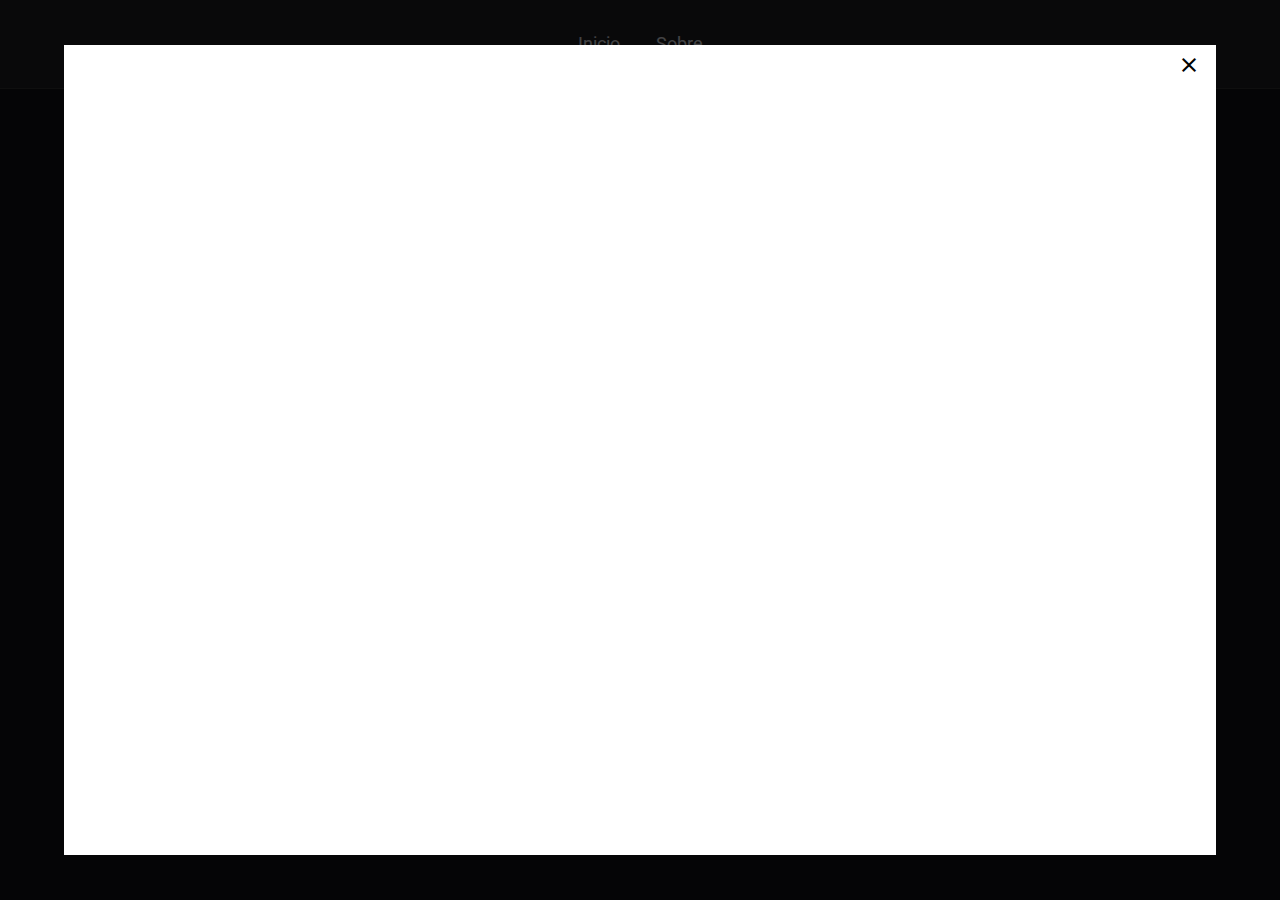
==== conteudos.html @ 1d0c8913 "fazendo o modal do exercicio" ====
<!DOCTYPE html>
<html lang="pt_br">

<head>
    <meta charset="UTF-8">
    <meta name="viewport" content="width=device-width, initial-scale=1.0">
    <link href="https://fonts.googleapis.com/css2?family=Roboto:wght@500&display=swap" rel="stylesheet">
    <link href="https://fonts.googleapis.com/icon?family=Material+Icons"
      rel="stylesheet">
    <link rel="stylesheet" href="styles.css">

    <title>Desafio2-3</title>
</head>

<body>
    <header>
        <div class="links">
            <a href="/">Inicio</a>
            <a href="classes.html">Sobre</a>
        </div>
    </header>

    <div id="wrapper">
        <h1>Aulas</h1>
    </div>

    <section class="cards">

        <div class="card">
            <class class="card_image-container">
                <img src="https://blog.rocketseat.com.br/content/images/2020/08/entendendo-falsy-e-truthy-no-javascript.png"
                    alt="Entendendo Falsy e Truthy no JavaScript">
            </class>

            <div class="card_content">
                <p>Entendendo Falsy e Truthy no JavaScript</p>
            </div>

            <div class="card_info">
                <p>Thiago Marinho</p>
                <p class="card_time">8 min</p>
            </div>
        </div>



        <div class="card">
            <class class="card_image-container">
                <img src="https://blog.rocketseat.com.br/content/images/2020/08/blog-rocketseat-construindo-apps-desktop-com-electron-1.png"
                    alt="Electron - construindo aplicações desktop com JavaScript">
            </class>

            <div class="card_content">
                <p>Electron - construindo aplicações desktop com JavaScript</p>
            </div>

            <div class="card_info">
                <p>Thiago Marinho</p>
                <p class="card_time">10 min</p>
            </div>
        </div>

        <div class="card">
            <class class="card_image-container">
                <img src="https://blog.rocketseat.com.br/content/images/2020/08/introducao-a-testing-library-testando-componentes-react.png"
                    alt="Introdução à Testing Library — Testando componentes React">
            </class>

            <div class="card_content">
                <p>Introdução à Testing Library — Testando componentes React</p>
            </div>

            <div class="card_info">
                <p>Thiago Marinho</p>
                <p class="card_time">9 min</p>
            </div>
        </div>

        <div class="card">
            <class class="card_image-container">
                <img src="https://blog.rocketseat.com.br/content/images/2020/08/tipos-de-parametros-nas-requisicoes-rest.png"
                    alt="Tipos de Parâmetros nas requisições REST">
            </class>

            <div class="card_content">
                <p>Tipos de Parâmetros nas requisições REST</p>
            </div>

            <div class="card_info">
                <p>Thiago Marinho</p>
                <p class="card_time">2 min</p>
            </div>
        </div>

        <div class="card">
            <class class="card_image-container">
                <img src="https://blog.rocketseat.com.br/content/images/2020/08/introducao-ao-docker.png"
                    alt="Introdução ao Docker — Criando um servidor web com Node.js e subindo para o container">
            </class>

            <div class="card_content">
                <p>Introdução ao Docker — Criando um servidor web com Node.js e subindo para o container</p>
            </div>

            <div class="card_info">
                <p>Thiago Marinho</p>
                <p class="card_time">9 min</p>
            </div>
        </div>

        <div class="card">
            <class class="card_image-container">
                <img src="https://blog.rocketseat.com.br/content/images/2020/08/dockerfile-principais-comandos-para-criar-a-receita-da-imagem.png"
                    alt="Dockerfile - Principais comandos para criar a receita da imagem">
            </class>

            <div class="card_content">
                <p>Dockerfile - Principais comandos para criar a receita da imagem</p>
            </div>

            <div class="card_info">
                <p>Thiago Marinho</p>
                <p class="card_time">6 min</p>
            </div>
        </div>
</section>

    <div class="modal-overlay">
        <div class="modal">
            <a class="close-modal">
                <i class="material-icons">close</i>                
            </a>

            <div class="modal-content">
                
            </div>
        </div>
    </div>





</body>

</html>
---- styles.css ----
* {
    margin: 0;
    padding: 0;
    border: 0;
}

body {
    background-color: #121214;
    font-family: 'Roboto', sans-serif;
}

header {
    background-color: #202024;
    padding: 30px;
    border-bottom: 1px solid #333;
    
}

.links {
    text-align: center;

}

.links a {
    color: #e1e1e6;
    font-size: 18px;
    line-height: 28px;
    margin: 0 16px;
    padding-bottom: 3px;
    text-decoration: none;
}

.links a:hover {
    color: #50fa7b;
    transition: color 200ms;
}

main {
    text-align: center;
    padding: 32px;
}

main img {
    border-radius: 50%;
    border: 5px solid white;
    margin-bottom: 32px;
    height: 300px;
}

main h1 {
    font-size: 42px;
    line-height: 52px;
    color: #e1e1e6;
}

main p {
    font-size: 24px;
    line-height: 34px;
    font-weight: normal;
    color: #e1e1e6;
    margin-top: 8px;

}

main ul {
    list-style: none;
    margin-top: 8px;
}

main ul li {
    font-size: 12px;
    line-height: 22px;
    display: inline;
    margin: 0 8px;
    font-weight: 500;
    color: white;
}

footer {
    text-align: center;
}

footer a {
    border-bottom: 1px solid white;
    color: white;
    font-size: 19px;
    text-decoration: none;
    padding: 10px 20px 4px;
}

footer a:hover {
    transition: color 200ms;
    color: #50fa7b;
}

#links-footer a{
    border-bottom: 1px solid green;
}

#wrapper {
    color: #e1e1e6;
    text-align: center;
    padding-top: 20px;
    padding-bottom: 20px;
}

.cards {
    max-width: 800px;
    margin: 0 auto;
    display: grid;
    grid-template-columns: 1fr 1fr 1fr;
    gap: 20px;
}

.card {
    background-color: #7159c1;
}

.card_image-container {
    width: 300px;
}

.card_image-container img {
    width: 100%;
}

.card_content,
.card_info {
    padding: 24px;
    color: #e1e1e6
}

.card_info {
    display: grid;
    grid-template-columns: 1fr 1fr;
}

.card_time {
    background-color: #7159c1;
    filter: brightness(90%);
    padding: 5px 20px;
    border-radius: 20px;
    text-align: center;
}

.modal-overlay {
    background-color: rgba(0, 0, 0, 0.7);
    width: 100%;
    height: 100%;
    position: fixed;
    top: 0;
}

.modal {
    background-color: white;
    width: 90%;
    height: 90%;
    margin: 5vh auto;
    position: relative;
}

.modal .close-modal {
    color: black;
    position: absolute;
    right: 15px;
    top: 8px;
    cursor: pointer;
}
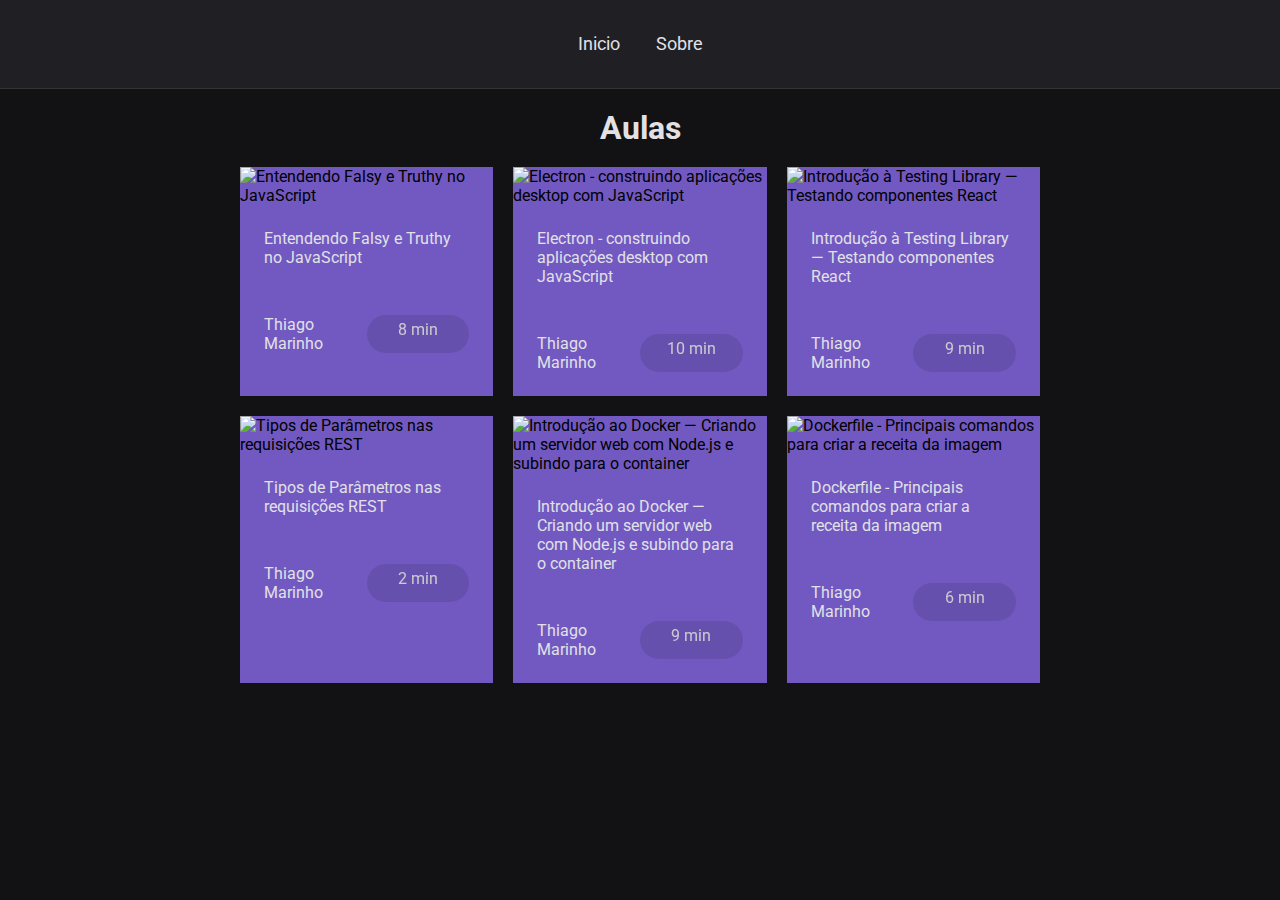
==== commit 7f2c60c6: "js para abrir e fechar o modal pronto agora estilizar o o iframe" ====
--- a/conteudos.html
+++ b/conteudos.html
@@ -132,12 +132,12 @@
             </a>
 
             <div class="modal-content">
-                
+                <iframe src="https://blog.rocketseat.com.br/entendendo-falsy-e-truthy-no-javascript/" frameborder="0"></iframe>
             </div>
         </div>
     </div>
 
-
+    <script src="/scripts.js"></script>
 
 
 
--- a/styles.css
+++ b/styles.css
@@ -149,6 +149,8 @@
     height: 100%;
     position: fixed;
     top: 0;
+    opacity: 0;
+    visibility: hidden;
 }
 
 .modal {
@@ -165,4 +167,9 @@
     right: 15px;
     top: 8px;
     cursor: pointer;
+}
+
+.modal-overlay.active {
+    opacity: 1;
+    visibility: visible;
 }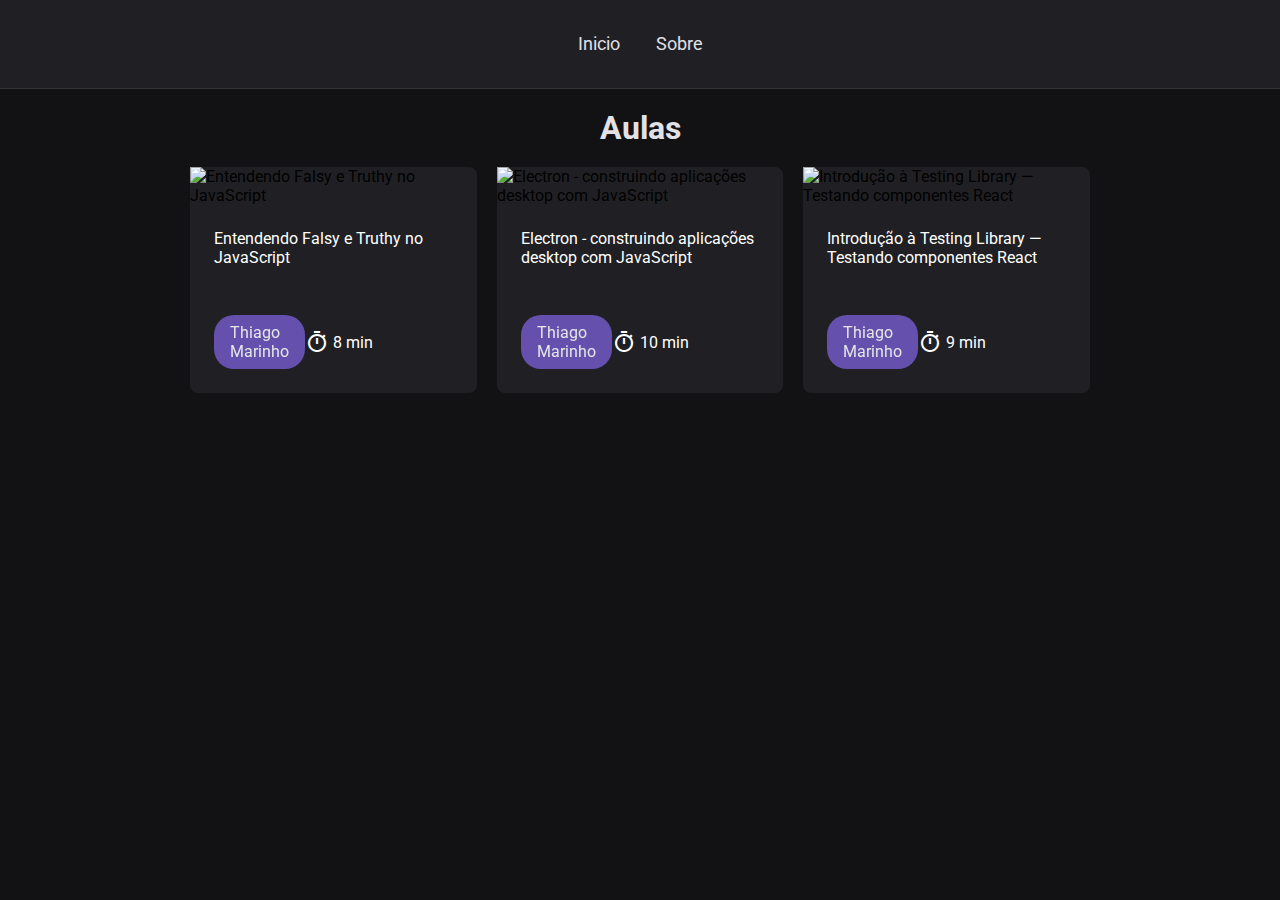
==== commit fe004af7: "melhorando as estilizações css" ====
--- a/conteudos.html
+++ b/conteudos.html
@@ -5,8 +5,9 @@
     <meta charset="UTF-8">
     <meta name="viewport" content="width=device-width, initial-scale=1.0">
     <link href="https://fonts.googleapis.com/css2?family=Roboto:wght@500&display=swap" rel="stylesheet">
-    <link href="https://fonts.googleapis.com/icon?family=Material+Icons"
-      rel="stylesheet">
+    <link href="https://fonts.googleapis.com/icon?family=Material+Icons" rel="stylesheet">
+    <link rel="icon" href="favicon.ico" type="image/x-icon" />
+
     <link rel="stylesheet" href="styles.css">
 
     <title>Desafio2-3</title>
@@ -26,7 +27,7 @@
 
     <section class="cards">
 
-        <div class="card">
+        <div class="card" id="entendendo-falsy-e-truthy-no-javascript">
             <class class="card_image-container">
                 <img src="https://blog.rocketseat.com.br/content/images/2020/08/entendendo-falsy-e-truthy-no-javascript.png"
                     alt="Entendendo Falsy e Truthy no JavaScript">
@@ -37,14 +38,12 @@
             </div>
 
             <div class="card_info">
-                <p>Thiago Marinho</p>
-                <p class="card_time">8 min</p>
+                <p class="card_author">Thiago Marinho</p>
+                <p class="card_time"><i class="material-icons">timer</i>8 min</p>
             </div>
         </div>
 
-
-
-        <div class="card">
+        <div class="card" id="electron-construindo-aplicacoes-desktop-com-javascript">
             <class class="card_image-container">
                 <img src="https://blog.rocketseat.com.br/content/images/2020/08/blog-rocketseat-construindo-apps-desktop-com-electron-1.png"
                     alt="Electron - construindo aplicações desktop com JavaScript">
@@ -55,12 +54,12 @@
             </div>
 
             <div class="card_info">
-                <p>Thiago Marinho</p>
-                <p class="card_time">10 min</p>
+                <p class="card_author">Thiago Marinho</p>
+                <p class="card_time"><i class="material-icons">timer</i>10 min</p>
             </div>
         </div>
 
-        <div class="card">
+        <div class="card" id="introducao-a-testing-library-testando-componentes-react">
             <class class="card_image-container">
                 <img src="https://blog.rocketseat.com.br/content/images/2020/08/introducao-a-testing-library-testando-componentes-react.png"
                     alt="Introdução à Testing Library — Testando componentes React">
@@ -71,71 +70,29 @@
             </div>
 
             <div class="card_info">
-                <p>Thiago Marinho</p>
-                <p class="card_time">9 min</p>
+                <p class="card_author">Thiago Marinho</p>
+                <p class="card_time"><i class="material-icons">timer</i>9 min</p>
             </div>
         </div>
 
-        <div class="card">
-            <class class="card_image-container">
-                <img src="https://blog.rocketseat.com.br/content/images/2020/08/tipos-de-parametros-nas-requisicoes-rest.png"
-                    alt="Tipos de Parâmetros nas requisições REST">
-            </class>
+    </section>
 
-            <div class="card_content">
-                <p>Tipos de Parâmetros nas requisições REST</p>
-            </div>
+     <div class="modal-overlay">
+        <div class="modal">
 
-            <div class="card_info">
-                <p>Thiago Marinho</p>
-                <p class="card_time">2 min</p>
-            </div>
-        </div>
+            <a class="close-modal">
+                <i class="material-icons">close</i>
+            </a>
 
-        <div class="card">
-            <class class="card_image-container">
-                <img src="https://blog.rocketseat.com.br/content/images/2020/08/introducao-ao-docker.png"
-                    alt="Introdução ao Docker — Criando um servidor web com Node.js e subindo para o container">
-            </class>
-
-            <div class="card_content">
-                <p>Introdução ao Docker — Criando um servidor web com Node.js e subindo para o container</p>
-            </div>
-
-            <div class="card_info">
-                <p>Thiago Marinho</p>
-                <p class="card_time">9 min</p>
-            </div>
-        </div>
-
-        <div class="card">
-            <class class="card_image-container">
-                <img src="https://blog.rocketseat.com.br/content/images/2020/08/dockerfile-principais-comandos-para-criar-a-receita-da-imagem.png"
-                    alt="Dockerfile - Principais comandos para criar a receita da imagem">
-            </class>
-
-            <div class="card_content">
-                <p>Dockerfile - Principais comandos para criar a receita da imagem</p>
-            </div>
-
-            <div class="card_info">
-                <p>Thiago Marinho</p>
-                <p class="card_time">6 min</p>
-            </div>
-        </div>
-</section>
-
-    <div class="modal-overlay">
-        <div class="modal">
-            <a class="close-modal">
-                <i class="material-icons">close</i>                
+            <a class="maximize-modal">
+                <i class="material-icons">open_in_full</i>
             </a>
 
             <div class="modal-content">
-                <iframe src="https://blog.rocketseat.com.br/entendendo-falsy-e-truthy-no-javascript/" frameborder="0"></iframe>
+                <iframe src="" frameborder="0"></iframe>
             </div>
         </div>
-    </div>
+        </div>
 
     <script src="/scripts.js"></script>
 
--- a/styles.css
+++ b/styles.css
@@ -105,7 +105,7 @@
 }
 
 .cards {
-    max-width: 800px;
+    max-width: 900px;
     margin: 0 auto;
     display: grid;
     grid-template-columns: 1fr 1fr 1fr;
@@ -113,7 +113,12 @@
 }
 
 .card {
-    background-color: #7159c1;
+    background-color: #202024;
+    border-radius: 8px;
+}
+
+.card:hover {
+    cursor: pointer;
 }
 
 .card_image-container {
@@ -122,25 +127,49 @@
 
 .card_image-container img {
     width: 100%;
+    border: 0;
+    background-origin: 8px 8px 0 0;
 }
 
 .card_content,
 .card_info {
     padding: 24px;
-    color: #e1e1e6
+}
+
+.card_content p,
+.card_info p{
+    margin: 0;
+    color: white;
 }
 
 .card_info {
     display: grid;
-    grid-template-columns: 1fr 1fr;
-}
-
-.card_time {
+    grid-template-columns: 1fr 2fr;
+    align-items: center;
+}
+
+.card_info p {
+    display: flex;
+    align-items: center;
+}
+
+.card_info i {
+    margin-right: 4px;
+
+}
+
+.card_author {
     background-color: #7159c1;
+    color: #fff;
     filter: brightness(90%);
-    padding: 5px 20px;
     border-radius: 20px;
-    text-align: center;
+    padding: 8px 16px;
+    justify-content: center;
+}
+
+
+.card_time.material-icons {
+    align-items: center;
 }
 
 .modal-overlay {
@@ -155,10 +184,15 @@
 
 .modal {
     background-color: white;
-    width: 90%;
-    height: 90%;
+    width: 85%;
+    height: 85%;
     margin: 5vh auto;
     position: relative;
+}
+
+.modal-overlay.active {
+    opacity: 1;
+    visibility: visible;
 }
 
 .modal .close-modal {
@@ -169,7 +203,20 @@
     cursor: pointer;
 }
 
-.modal-overlay.active {
-    opacity: 1;
-    visibility: visible;
-}+.modal .maximize-modal i{
+    color: black;
+    position: absolute;
+    right: 45px;
+    top: 10px;
+    cursor: pointer;
+    font-size: 20px;
+}
+
+
+iframe {
+    width: 100%;
+    height: 90%;
+    position: absolute;
+    top: 5%;
+}
+
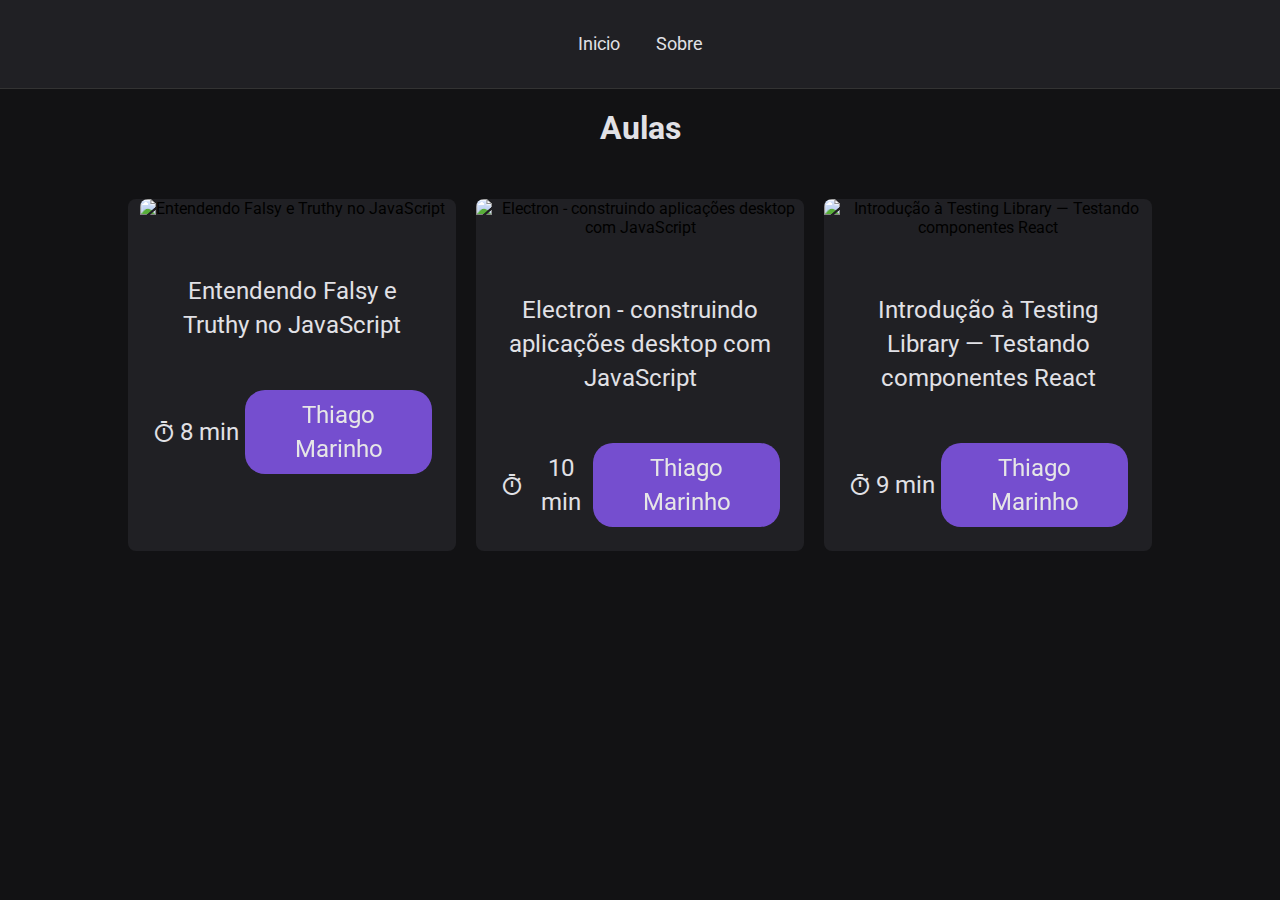
==== commit 07b95d0d: "atualização e finalização do projeto 2-3" ====
--- a/conteudos.html
+++ b/conteudos.html
@@ -25,73 +25,75 @@
         <h1>Aulas</h1>
     </div>
 
-    <section class="cards">
+    <main>
+        <section class="cards">
 
-        <div class="card" id="entendendo-falsy-e-truthy-no-javascript">
-            <class class="card_image-container">
-                <img src="https://blog.rocketseat.com.br/content/images/2020/08/entendendo-falsy-e-truthy-no-javascript.png"
-                    alt="Entendendo Falsy e Truthy no JavaScript">
-            </class>
+            <div class="card" id="entendendo-falsy-e-truthy-no-javascript">
+                <class class="card_image-container">
+                    <img class="card_image" src="https://blog.rocketseat.com.br/content/images/2020/08/entendendo-falsy-e-truthy-no-javascript.png"
+                        alt="Entendendo Falsy e Truthy no JavaScript">
+                </class>
 
-            <div class="card_content">
-                <p>Entendendo Falsy e Truthy no JavaScript</p>
+                <div class="card_content">
+                    <p>Entendendo Falsy e Truthy no JavaScript</p>
+                </div>
+
+                <div class="card_info">
+                    <p><i class="material-icons">timer</i>8 min</p>
+                    <p class="card_author">Thiago Marinho</p>
+                </div>
             </div>
 
-            <div class="card_info">
-                <p class="card_author">Thiago Marinho</p>
-                <p class="card_time"><i class="material-icons">timer</i>8 min</p>
-            </div>
-        </div>
+            <div class="card" id="electron-construindo-aplicacoes-desktop-com-javascript">
+                <class class="card_image-container">
+                    <img class="card_image" src="https://blog.rocketseat.com.br/content/images/2020/08/blog-rocketseat-construindo-apps-desktop-com-electron-1.png"
+                        alt="Electron - construindo aplicações desktop com JavaScript">
+                </class>
 
-        <div class="card" id="electron-construindo-aplicacoes-desktop-com-javascript">
-            <class class="card_image-container">
-                <img src="https://blog.rocketseat.com.br/content/images/2020/08/blog-rocketseat-construindo-apps-desktop-com-electron-1.png"
-                    alt="Electron - construindo aplicações desktop com JavaScript">
-            </class>
+                <div class="card_content">
+                    <p>Electron - construindo aplicações desktop com JavaScript</p>
+                </div>
 
-            <div class="card_content">
-                <p>Electron - construindo aplicações desktop com JavaScript</p>
+                <div class="card_info">
+                    <p><i class="material-icons">timer</i>10 min</p>
+                    <p class="card_author">Thiago Marinho</p>
+                </div>
             </div>
 
-            <div class="card_info">
-                <p class="card_author">Thiago Marinho</p>
-                <p class="card_time"><i class="material-icons">timer</i>10 min</p>
-            </div>
-        </div>
+            <div class="card" id="introducao-a-testing-library-testando-componentes-react">
+                <class class="card_image-container">
+                    <img class="card_image" src="https://blog.rocketseat.com.br/content/images/2020/08/introducao-a-testing-library-testando-componentes-react.png"
+                        alt="Introdução à Testing Library — Testando componentes React">
+                </class>
 
-        <div class="card" id="introducao-a-testing-library-testando-componentes-react">
-            <class class="card_image-container">
-                <img src="https://blog.rocketseat.com.br/content/images/2020/08/introducao-a-testing-library-testando-componentes-react.png"
-                    alt="Introdução à Testing Library — Testando componentes React">
-            </class>
+                <div class="card_content">
+                    <p>Introdução à Testing Library — Testando componentes React</p>
+                </div>
 
-            <div class="card_content">
-                <p>Introdução à Testing Library — Testando componentes React</p>
+                <div class="card_info">
+                    <p><i class="material-icons">timer</i>9 min</p>
+                    <p class="card_author">Thiago Marinho</p>
+                </div>
             </div>
 
-            <div class="card_info">
-                <p class="card_author">Thiago Marinho</p>
-                <p class="card_time"><i class="material-icons">timer</i>9 min</p>
+        </section>
+    </main>
+    
+        <div class="modal-overlay">
+            <div class="modal">
+
+                <a class="close-modal">
+                    <i class="material-icons">close</i>
+                </a>
+
+                <a class="maximize-modal">
+                    <i class="material-icons">open_in_full</i>
+                </a>
+
+                <div class="modal-content">
+                    <iframe src="" frameborder="0"></iframe>
+                </div>
             </div>
-        </div>
-
-    </section>
-
-     <div class="modal-overlay">
-        <div class="modal">
-
-            <a class="close-modal">
-                <i class="material-icons">close</i>
-            </a>
-
-            <a class="maximize-modal">
-                <i class="material-icons">open_in_full</i>
-            </a>
-
-            <div class="modal-content">
-                <iframe src="" frameborder="0"></iframe>
-            </div>
-        </div>
         </div>
 
     <script src="/scripts.js"></script>
--- a/styles.css
+++ b/styles.css
@@ -105,30 +105,27 @@
 }
 
 .cards {
-    max-width: 900px;
-    margin: 0 auto;
     display: grid;
     grid-template-columns: 1fr 1fr 1fr;
     gap: 20px;
+    max-width: 1024px;
+    margin: 0 auto;
 }
 
 .card {
     background-color: #202024;
     border-radius: 8px;
+    cursor: pointer;
 }
 
 .card:hover {
     cursor: pointer;
 }
 
-.card_image-container {
-    width: 300px;
-}
-
-.card_image-container img {
+.card_image {
     width: 100%;
     border: 0;
-    background-origin: 8px 8px 0 0;
+    border-radius: 8px 8px 0 0;
 }
 
 .card_content,
@@ -137,9 +134,8 @@
 }
 
 .card_content p,
-.card_info p{
+.card_info p {
     margin: 0;
-    color: white;
 }
 
 .card_info {
@@ -155,11 +151,10 @@
 
 .card_info i {
     margin-right: 4px;
-
 }
 
 .card_author {
-    background-color: #7159c1;
+    background-color: #8257e6;
     color: #fff;
     filter: brightness(90%);
     border-radius: 20px;
@@ -167,27 +162,28 @@
     justify-content: center;
 }
 
-
-.card_time.material-icons {
-    align-items: center;
-}
-
 .modal-overlay {
+    position: fixed;
+    width: 100%;
+    height: 100%;
     background-color: rgba(0, 0, 0, 0.7);
-    width: 100%;
-    height: 100%;
-    position: fixed;
     top: 0;
     opacity: 0;
     visibility: hidden;
 }
 
 .modal {
+    position: relative;
+    width: 75%;
+    height: 75%;
     background-color: white;
-    width: 85%;
-    height: 85%;
-    margin: 5vh auto;
-    position: relative;
+    margin: 12.5vh auto;
+}
+
+.modal.maximized {
+    width: 100%;
+    height: 100%;
+    margin: 0;
 }
 
 .modal-overlay.active {
@@ -198,25 +194,29 @@
 .modal .close-modal {
     color: black;
     position: absolute;
-    right: 15px;
     top: 8px;
-    cursor: pointer;
-}
-
-.modal .maximize-modal i{
+    right: 8px;
+    cursor: pointer;
+}
+
+.modal .maximize-modal {
     color: black;
     position: absolute;
-    right: 45px;
     top: 10px;
-    cursor: pointer;
+    right: 40px;
+    cursor: pointer;
+}
+
+.modal .maximize-modal i {
     font-size: 20px;
 }
 
-
-iframe {
-    width: 100%;
-    height: 90%;
+.modal-content iframe {
     position: absolute;
-    top: 5%;
-}
-
+    width: 100%;
+    height: 93%;
+    top: 7%;
+}
+
+
+
